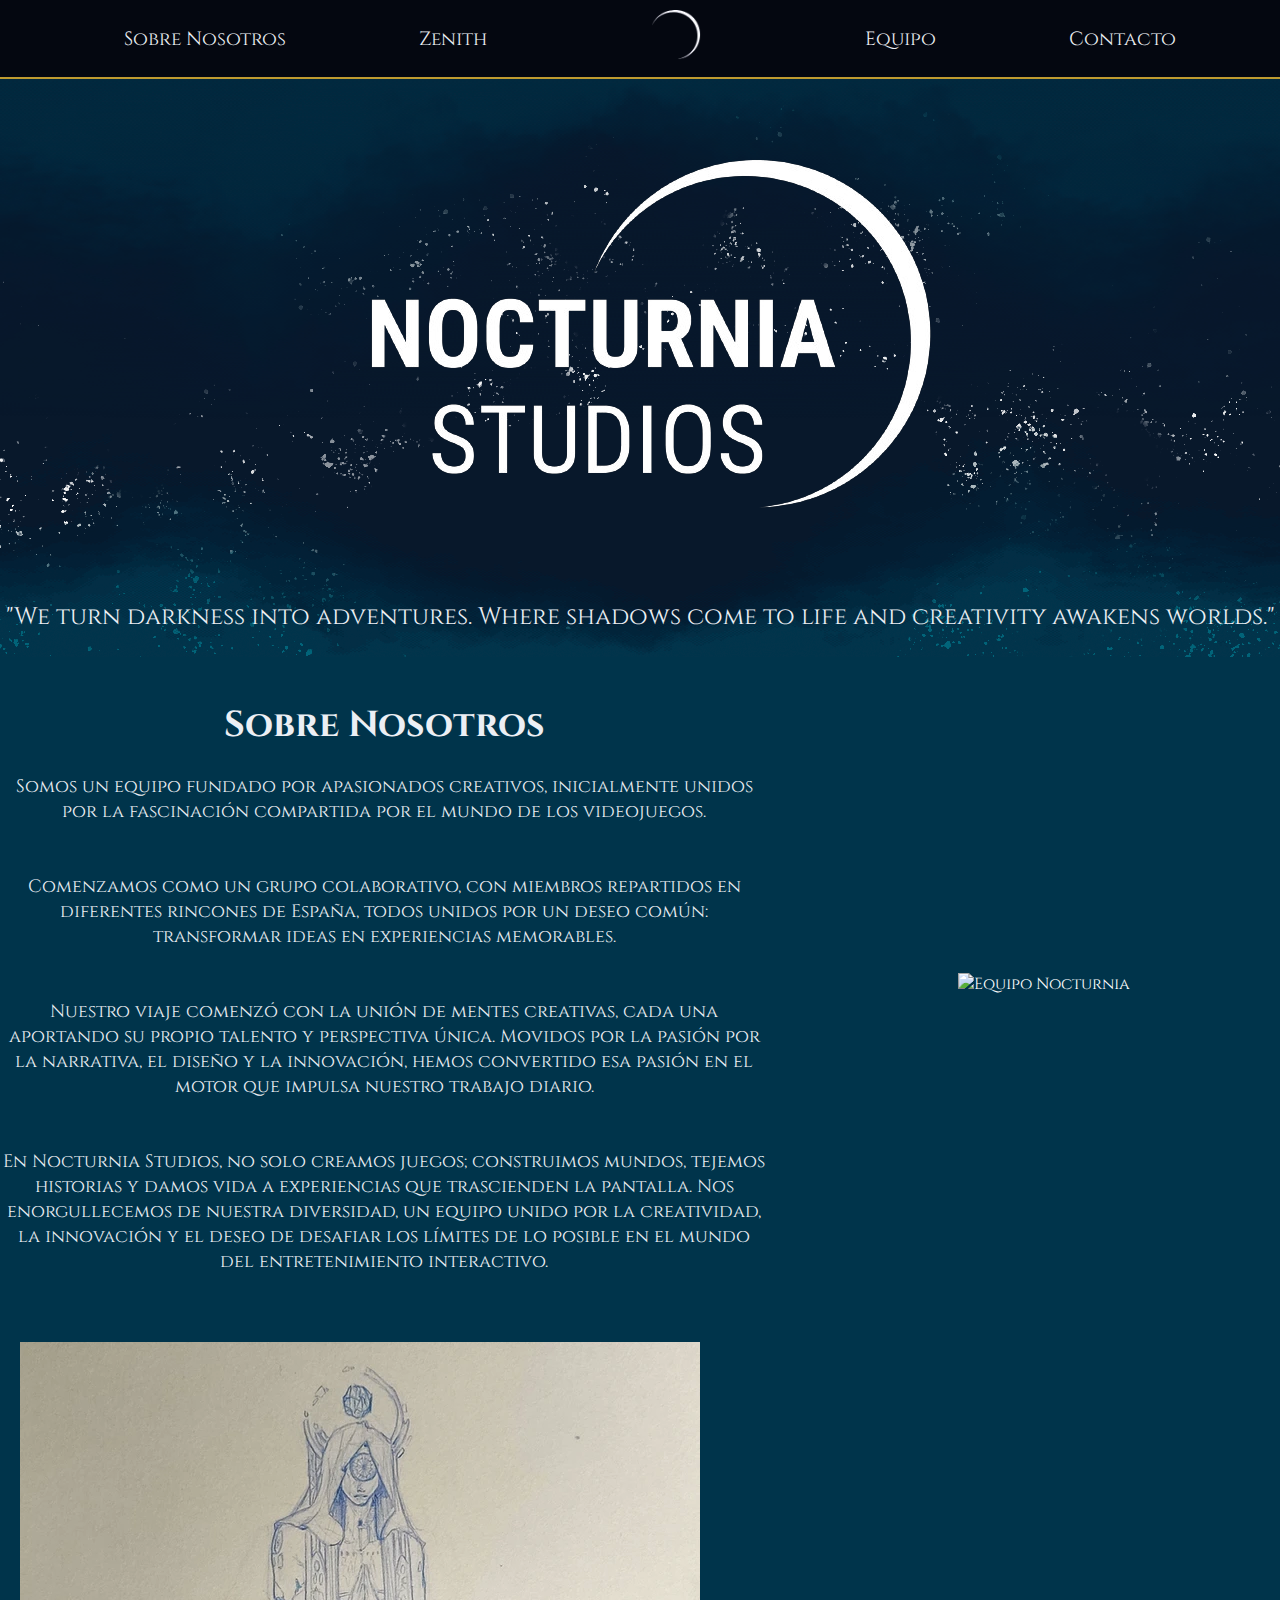
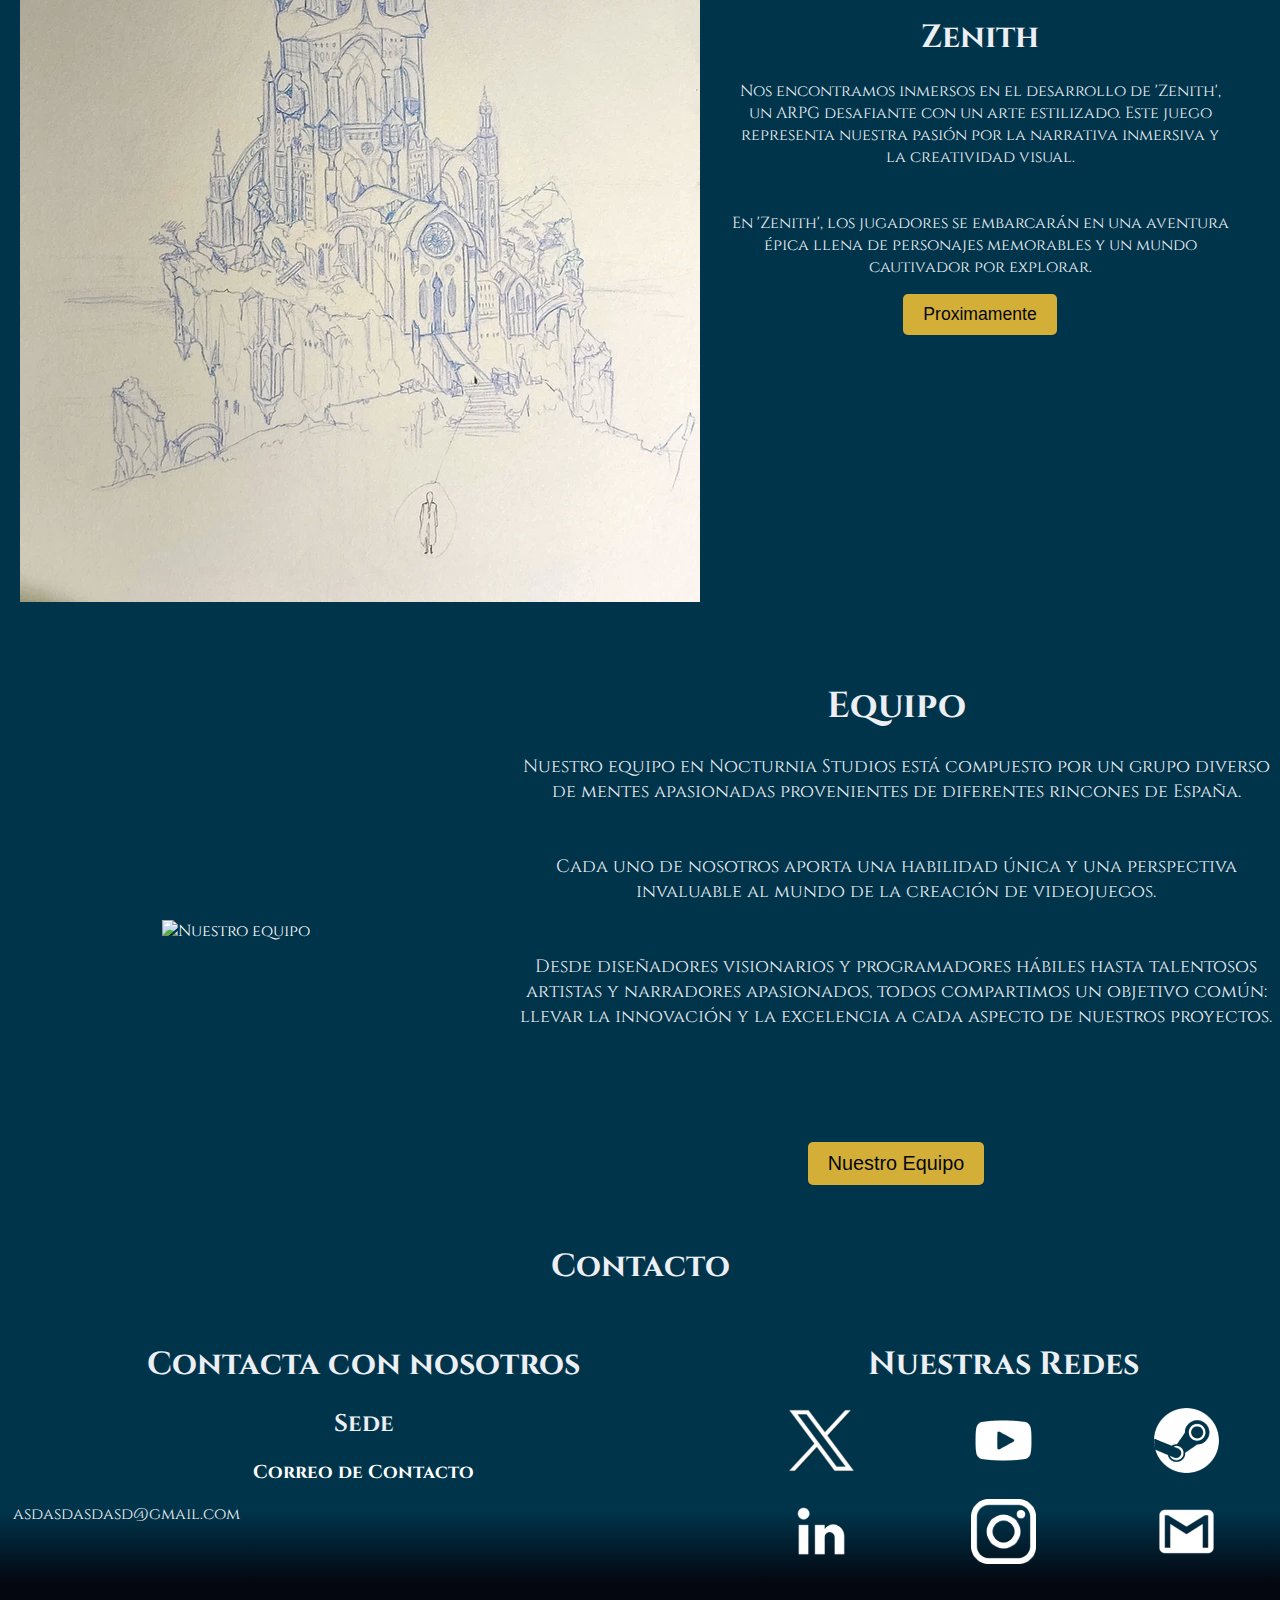
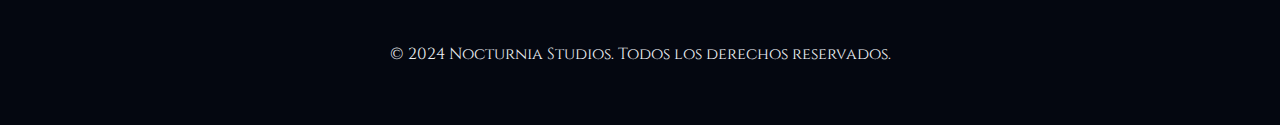
==== index.html @ 8d14f3e7 "Test" ====
<!DOCTYPE html>
<html lang="es">
  <head>
    <link rel="preconnect" href="https://fonts.googleapis.com" />
    <link rel="preconnect" href="https://fonts.gstatic.com" crossorigin />
    <link
      href="https://fonts.googleapis.com/css2?family=Cinzel:wght@400..900&display=swap"
      rel="stylesheet"
    />
    <meta charset="UTF-8" />
    <meta name="viewport" content="width=device-width, initial-scale=1.0" />
    <title>Nocturnia</title>
    <link rel="stylesheet" href="./src/styles.css" />
  </head>
  <body>
    <nav>
      <div class="nav-container">
        <button class="nav-toggle" id="nav-toggle">☰</button>
        <ul id="nav-links">
          <li class="boton"><a href="#SobreNosotros">Sobre Nosotros</a></li>
          <li class="boton centro"><a href="#Zenith">Zenith</a></li>
          <li class="logo">
            <a id="scroll-to-top">
              <img src="./IMG/logos/Logo.png" alt="Logo" />
            </a>
          </li>
          <li class="boton centro"><a href="#Equipo">Equipo</a></li>
          <li class="boton"><a href="#Contacto">Contacto</a></li>
        </ul>
      </div>
    </nav>
    <div id="content">
      <div class="espacio inicio">
        <h1><img src="./IMG/logos/LogoNocturnia.png" alt="" /></h1>
        <p>
          "We turn darkness into adventures. Where shadows come to life and
          creativity awakens worlds."
        </p>
       <!-- <button>Read More</button>*/  -->
      </div>


      <!-- Contenedor de texto e imagen lado a lado -->
      <div id="SobreNosotros" class="espacio color flex-container">
        <div class="texto">
          <h1>Sobre Nosotros</h1>
          <p>
            Somos un equipo fundado por apasionados creativos, inicialmente
            unidos por la fascinación compartida por el mundo de los
            videojuegos. <br /><br />
            <br />
            Comenzamos como un grupo colaborativo, con miembros repartidos en
            diferentes rincones de España, todos unidos por un deseo común:
            transformar ideas en experiencias memorables.

            <br /><br />
            <br />
            Nuestro viaje comenzó con la unión de mentes creativas, cada una
            aportando su propio talento y perspectiva única. Movidos por la
            pasión por la narrativa, el diseño y la innovación, hemos convertido
            esa pasión en el motor que impulsa nuestro trabajo diario.

            <br /><br />
            <br />
            En Nocturnia Studios, no solo creamos juegos; construimos mundos,
            tejemos historias y damos vida a experiencias que trascienden la
            pantalla. Nos enorgullecemos de nuestra diversidad, un equipo unido
            por la creatividad, la innovación y el deseo de desafiar los límites
            de lo posible en el mundo del entretenimiento interactivo.
          </p>
        </div>
        <div class="imagen responsive">
          <img src="./IMG/Capa2.png" alt="Equipo Nocturnia" />
        </div>
      </div>

      <div id="Zenith" class="espacio color flex-container2">
        <div id="centrado" class="texto">
          <div class="zenith zenithimg responsive">
            <img src="./IMG/Boceto.png" alt="">
           </div>
          <div class="zenith zenithtxt"> <h1>Zenith</h1>
            <p>
              Nos encontramos inmersos en el desarrollo de 'Zenith', un ARPG
              desafiante con un arte estilizado. Este juego representa nuestra
              pasión por la narrativa inmersiva y la creatividad visual.
              <br /><br /><br />
              En 'Zenith', los jugadores se embarcarán en una aventura épica llena
              de personajes memorables y un mundo cautivador por explorar.
            </p>
  

              <button class="proximamente" type="submit">Proximamente</button>
            </div>
            
<!--       <form action="./zenith.html">
              <button type="submit">Explora Zenith</button>
            </form></div> -->
          </div> 
        </div>
      </div>

      <div id="Equipo" class="espacio color flex-container">
        <div class="imagen responsive">
          <img src="./IMG/Capa3.png" alt="Nuestro equipo" />
        </div>
        <div class="texto">
          <h1>Equipo</h1>
          <p>
            Nuestro equipo en Nocturnia Studios está compuesto por un grupo
            diverso de mentes apasionadas provenientes de diferentes rincones de
            España. <br /><br /><br />
            Cada uno de nosotros aporta una habilidad única y una perspectiva
            invaluable al mundo de la creación de videojuegos.
            <br /><br /><br />
            Desde diseñadores visionarios y programadores hábiles hasta
            talentosos artistas y narradores apasionados, todos compartimos un
            objetivo común: llevar la innovación y la excelencia a cada aspecto
            de nuestros proyectos.
          </p>
          <br /><br /><br />
          <form action="./equipo.html">
            <button>Nuestro Equipo</button>
          </form>
        </div>
      </div>

      <div id="Contacto" class="espacio color">
        <h1>Contacto</h1>
        <div class="contener">
          <!-- <div class="contactar uno">
            <h1>Contacta con nosotros</h1>
            <form>
              <div class="name-fields">
                <div class="field-container">
                  <label for="nombre">Nombre</label>
                  <input type="text" id="nombre" name="nombre" />
                </div>
                <div class="field-container">
                  <label for="apellidos">Apellidos</label>
                  <input type="text" id="apellidos" name="apellidos" />
                </div>
                <div class="field-container">
                  <label for="email">Email *</label>
                  <input type="email" id="email" name="email" required />
                </div>
              </div>

              <label for="mensaje">Mensaje</label>
              <textarea id="mensaje" name="mensaje"></textarea>

              <button type="submit">Send</button>
            </form>
          </div> -->
          <div class="contactar borrador">
            <h1>Contacta con nosotros</h1>

            <h2>Sede</h2>
            <h3>Correo de Contacto</h3>
            <p>asdasdasdasd@gmail.com</p>
             
          </div>
          <div class="contactar dos">
            <h1>Nuestras Redes</h1>
            <div class="grid_iconos">
              <div class="grid_item redes_uno">
                <a href="https://www.twitter.com">
                  <img src="./IMG/logos/twitter_logo_65px.png" alt="Twitter" />
                </a>
              </div>
              <div class="grid_item redes_dos">
                <a href="https://www.youtube.com">
                  <img src="./IMG/logos/youtube_logo_65px.png" alt="YouTube" />
                </a>
              </div>
              <div class="grid_item redes_tres">
                <a href="https://store.steampowered.com">
                  <img src="./IMG/logos/steam_logo_65px.png" alt="Steam" />
                </a>
              </div>
              <div class="grid_item redes_cuatro">
                <a href="https://www.linkedin.com">
                  <img src="./IMG/logos/linkedin_logo_65px.png" alt="LinkedIn" />
                </a>
              </div>
              <div class="grid_item redes_cinco">
                <a href="https://www.instagram.com">
                  <img src="./IMG/logos/instagram_logo_65px.png" alt="Instagram" />
                </a>
              </div>
              <div class="grid_item redes_seis">
                <a href="mailto:email@example.com">
                  <img src="./IMG/logos/gmail_logo_65px.png" alt="Gmail" />
                </a>
              </div>
            </div>
          </div>
        </div>
      </div>
    </div>
    <footer>
      <div class="footer-element">
        <p>&copy; 2024 Nocturnia Studios. Todos los derechos reservados.</p>
        <!-- <p><a href="/privacy-policy.html">Política de Privacidad</a> | <a href="/terms.html">Términos y Condiciones</a></p> -->
      </div>
    </footer>
    <script src="scriptnav.js"></script>
    <script src="scripts.js"></script>
  </body>
</html>
---- src/styles.css ----
/* General Styles */
html,
body {
  background-color: #040710;
  color: white; /* Mantén el texto en blanco para contrastar con el fondo oscuro */
  font-family: "Cinzel", serif;
  margin: 0;
  padding: 0;
  overflow-x: hidden;
}

h1,
h2,
p {
  color: #eceff4; /* Texto claro */
}

.proximamente{
  cursor: not-allowed;
}
/* NAV */
nav {
  background-color: #040710; /* Azul oscuro */
  position: fixed;
  top: 0;
  width: 100%;
  padding: 10px;
  z-index: 1000;
  border-bottom: #bf9b30 2px solid;
}
nav ul {
  list-style-type: none;
  display: flex;
  justify-content: space-evenly; /* Centra los elementos */
  align-items: center;
  margin: 0;
  padding: 0;
}
nav ul li {
  margin: 0 20px; /* Añade un poco de espacio entre los elementos */
}
nav ul li a {
  color: #eceff4;
  text-decoration: none;
  font-size: 1.2em;
  transition: color 0.3s ease;
}
nav ul li a:hover {
  color: #d4af37; /* Dorado al pasar sobre el enlace */
}

  /* NAV LOGO */
  nav ul li.logo {
    cursor: pointer;
    margin: 0 50px; /* Ajusta el espacio alrededor del logo */
  }
  nav ul li.logo img {
    width: 50px;
    height: auto;
  }
  .nav-toggle {
    display: none;
}

/* GENERAL DIVS */
.espacio {

  text-align: center;
}
#Zenith {
  padding: 30px 20px;

}
.color {
  background-color: #00344b;
}


/* DIV INICIO
 */
div.inicio {
  top: 100px;
  background-color: rgba(10, 31, 56, 0.7);
  background-image: url("../IMG/clouds-lg_edited2.png"), url("../IMG/Estrellas.png");
  background-blend-mode: darken, normal;
  background-size: 100% 100%, auto;
  background-position: center 20px;
  background-repeat: repeat-x, repeat;
  color: white;
  text-align: center;
  font-size: 1.5em;
  padding-top: 100px;

  animation: moveClouds 20s linear infinite; /* Solo el primer fondo se anima */
}
@keyframes moveClouds {
  0% {
    background-position: 0, center bottom;
  }
  100% {
    background-position: -99vw, center bottom;
  }
}

.inicio h1 img {
  max-width: 100%; /* Ajusta la imagen de la intro */
}
.Img{
  align-self: flex-start;
  align-items: center;
  width: 3vw;
  height: auto;
}
.containerLogos{
  display:flex;
  flex-wrap:wrap ;
  justify-content: space-evenly;

}
.espacio.inicio {
  display: flex;
  flex-direction: column;
  align-items: center;
  justify-content: center;
  height: auto;
}
button {
  background-color: #d4af37;
  color: #040710;
  padding: 10px 20px;
  border: none;
  border-radius: 5px;
  font-size: 1.1em;
  cursor: pointer;
  transition: background-color 0.3s ease;
}
button:hover {
  background-color: #bf9b30; /* Más oscuro al pasar sobre el botón */
  color: #eceff4; /* Texto claro */
}


/* DIVS TEXTO/IMAGEN */

.flex-container .imagen img {
  width: 100%; /* Asegúrate de que la imagen ocupe el ancho del contenedor */
  height: 100%; /* Define una altura si es necesario */
  object-fit: cover; /* Ajusta la imagen para cubrir el contenedor */
  object-position: center; /* Centra la imagen dentro del contenedor */
  right: 0px;
  left: 0px;
}
.flex-container .texto {
  flex: 1;
  padding: 20px;
}
.flex-container .imagen {
  flex: 0 0 40%;
}

.flex-container .texto {
  flex: 0 0 60%; 
  font-size: 18px;
}
.flex-container {

  display: flex;
  justify-content: center;
  align-items: center;
}

/* ZENITH */
.flex-container2 {
  height: auto;
  padding-right: 0px; /*Para que la imagen este ajustada al borde*/
  background-image: url("../IMG/Boceto2.png");
  background-position: center;
  background-size: cover;
}
.zenithtxt {
  text-align: center;
  width: 20%;
  margin: 30px;
  background-color: rgba(0, 52, 75, 0.7);
  flex: 1;
}
.zenithimg {
  flex: 1;
}
#centrado {
  align-items: center;
  display: flex;
  margin: 0, auto;
}

/* FORMULARIO */
form {
  margin: 20px;
  width: auto;
}
.proximamente{
  margin-bottom:20px
}

.name-fields {
  display: flex;
  justify-content: space-between;
}

.field-container {
  flex: 1;
}

.field-container:not(:last-child) {
  margin-right: 40px;
}

label {
  display: block;
  margin-bottom: 8px;
  font-size: 14px;
}

input[type="text"],
input[type="email"],
textarea {
  width: 90%;
  padding: 10px;
  margin-bottom: 10px;
  border: 1px solid #d4af37;
  border-radius: 3px;
  background-color: #2c2f48;
  color: white;
}

textarea#mensaje {
  width: 98%;
  min-width: 98%;
  max-width: 49vw;
  min-height: 3vh;
  height: 100%;
  max-height: 15vh;
}

div#Contacto {
  background: linear-gradient(#00344b 80%, #040710);
}
div#Contacto>h1{
  margin-top:0px;
  padding-top:20px;
}

div#Contacto div.contener {
  display: flex;
}
div.borrador>h1, div.borrador>h2, div.borrador>h3{
  text-align: center;
}
div#Contacto div.borrador {
  text-align: left;
  margin: 1vw;
  flex: 2;
}
div#Contacto div.uno {
  margin: 1vw;
  flex: 2;
}
div#Contacto div.dos {
  margin: 1vw;
  flex: 1.5;
}
/* REDES SOCIALES */
.grid_iconos {
  display: grid;
  grid-template-columns: repeat(3, 1fr);
  gap: 20px;
  justify-items: center;
}

.grid_item img {
  width: 65px;
  height: 65px;
  transition: transform 0.3s ease;
}

.grid_item img:hover {
  transform: scale(1.1);
}
/* FOOTER */
footer {
  background-color: #040710;
  padding: 40px;
  color: #eceff4;
  text-align:center
}

footer .footer-element {
  margin: 20px 0;
}

footer h2 {
  color: #d4af37;
  margin-bottom: 10px;
}

footer a {
  color: #d4af37;
  text-decoration: none;
}

footer a:hover {
  text-decoration: underline;
}





/* TEAM/EQUIPO */
.clear{
  text-decoration: none;
}
body.team{
  padding-top: 79px;
  background-color: #00344b;
}
.team h1{
  color :#d4af37;
  text-align: center;
}
div.teamflex{
  display: grid;
  grid-template-columns: repeat(5,1fr);
  justify-items: center;
 
  padding: 1vw;
  margin: auto;
  max-width:90%;
  border-radius: 10px;
  margin-bottom: 10px;
  text-align: center;
  color:white;
  background-color:#00212f;

}
@media (max-width: 1440px) {
  div.teamflex{
    display: grid;
    grid-template-columns: repeat(4,1fr);}

}
.teamIndividual img{
  max-width:15vw;
}
.teamIndividual h3,.teamIndividual p{

text-align: start;
overflow-wrap: break-word;
hyphens: auto;

}
.teamIndividual{
  align-items: flex-start;
  border: #d4af37 solid 2px;
  width: 15vw;
  border-radius: 15px;
  padding: 10px;
  margin:10px;
}
/*  ORDEN ICONOS  */
.Linkedin{order:0;}
.Artstation{order:10;}
.Github{order:20;}
.Webpropia{order:50;}
.Youtube{order:30;}
.Instagram{order:40;}

/* RESPONSIVE */
@media (max-width: 768px) {
  nav ul {
    flex-direction: column;
  }

  nav ul li {
    margin: 10px 0; /* Ajusta los márgenes para móviles */
  }

  .grid_iconos {
    grid-template-columns: repeat(2, 1fr);
  }

  .espacio {
    padding: 50px 10px;
  }
}

/* Adaptabilidad para pantallas pequeñas */
@media (max-width: 1024px) {
}


/* Estilos para móviles (ancho menor a 768px) */
@media (max-width: 767px) {
.responsive{
display: none;
}

  /* Ocultar los links y mostrar el botón de tres barras */
  #nav-links {
    display: none;
    align-items: center;
    flex-direction: column;
    width: 100%;
    top: 60px;
    left: 0;
    background-color: #040710;
  }

  #nav-links li {
    text-align: center;
    padding: 10px 0;
  }

  .nav-toggle {
    display: block;

    cursor: pointer;
  }

  /* Mostrar el menú cuando se active la clase "active" */
  #nav-links.active {
    display: flex;
  }

.nav-container {
    flex-direction: column;
    align-items: flex-start;
}

/* Ocultar el menú inicialmente en móviles */
ul {
    display: none;
    flex-direction: column;
    width: 100%;
}

.boton {
    text-align: left;
    width: 100%;
}

.boton a {
    display: block;
    width: 100%;
    padding: 15px;
    background-color: #040710;
    color: white;
}

.logo {
    display:none;
    text-align: center;
    margin: 20px 0;
}

/* Mostrar el botón del menú en móviles */
.nav-toggle {

}

/* Mostrar el menú cuando esté activo */
ul.show {
    display: flex;
}
}

.back{
  background-color: red;

}

  #nav-links.active {
    display: flex;
  }
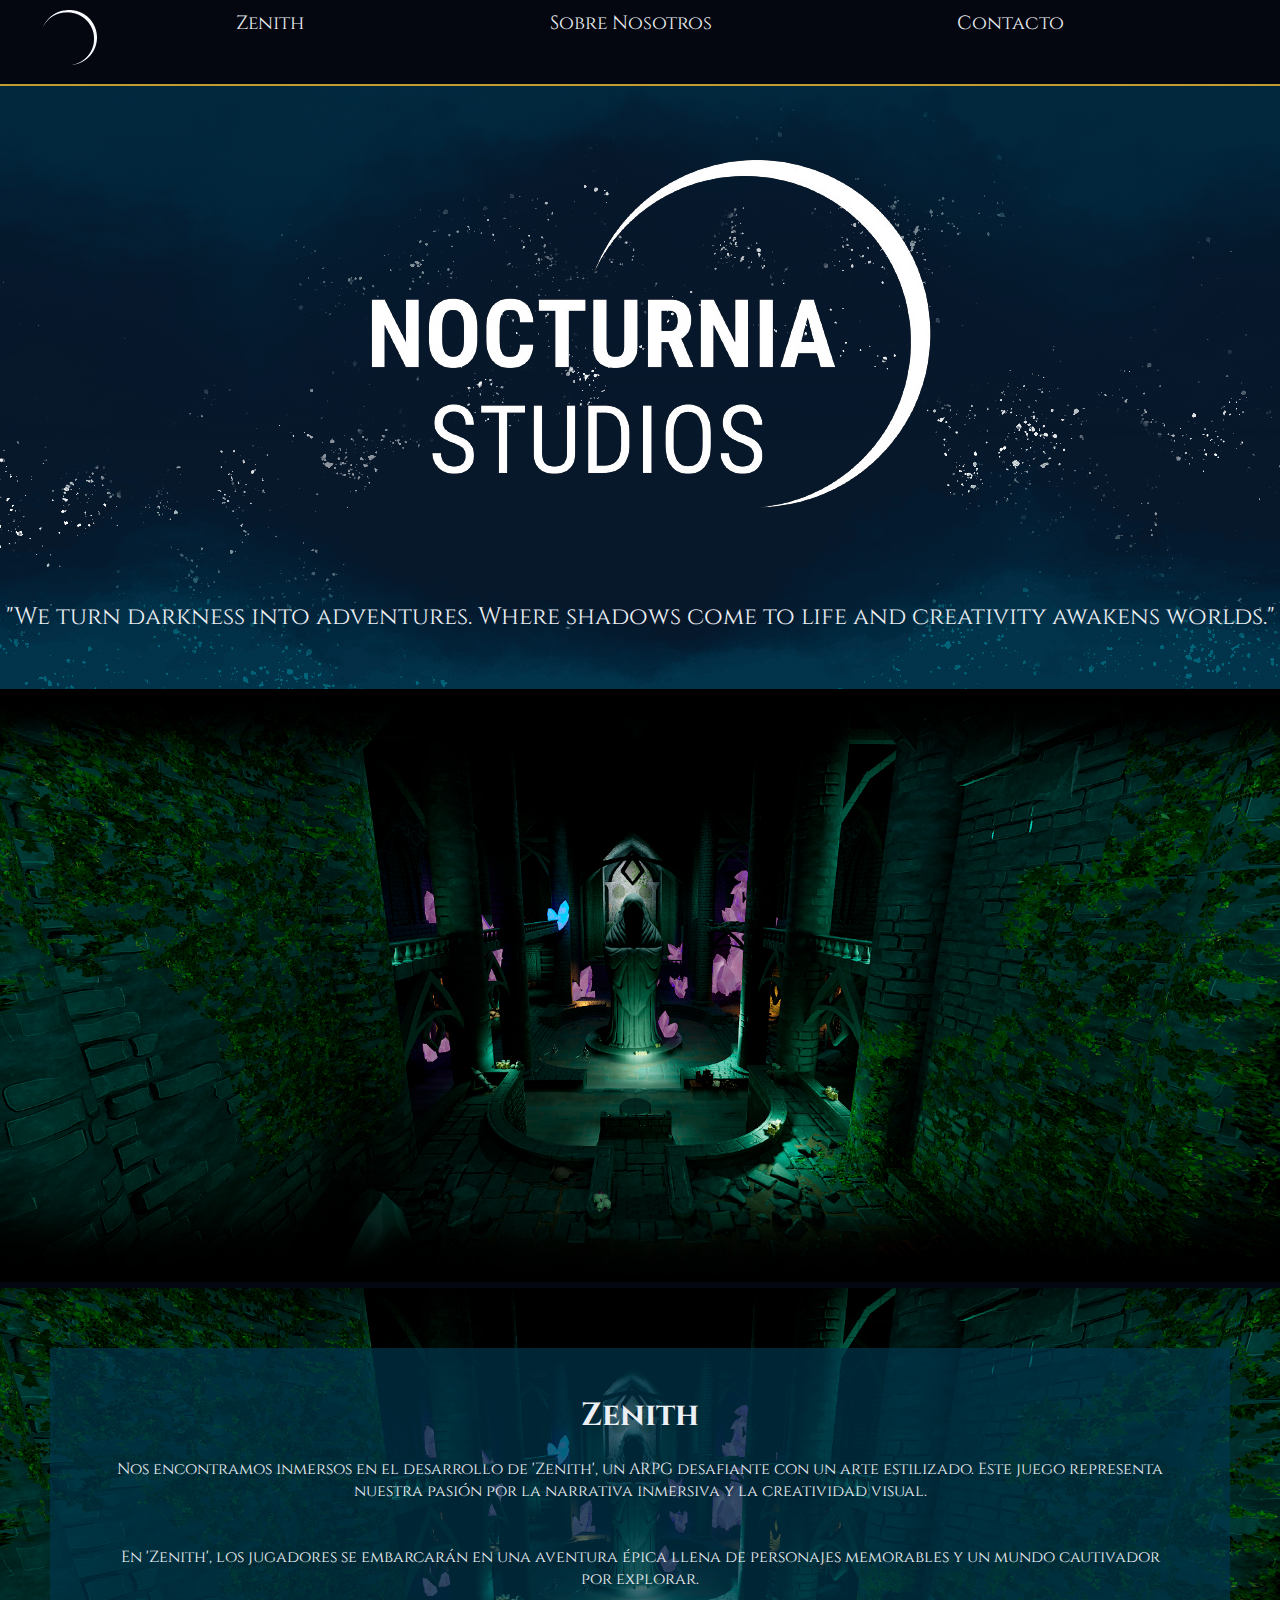
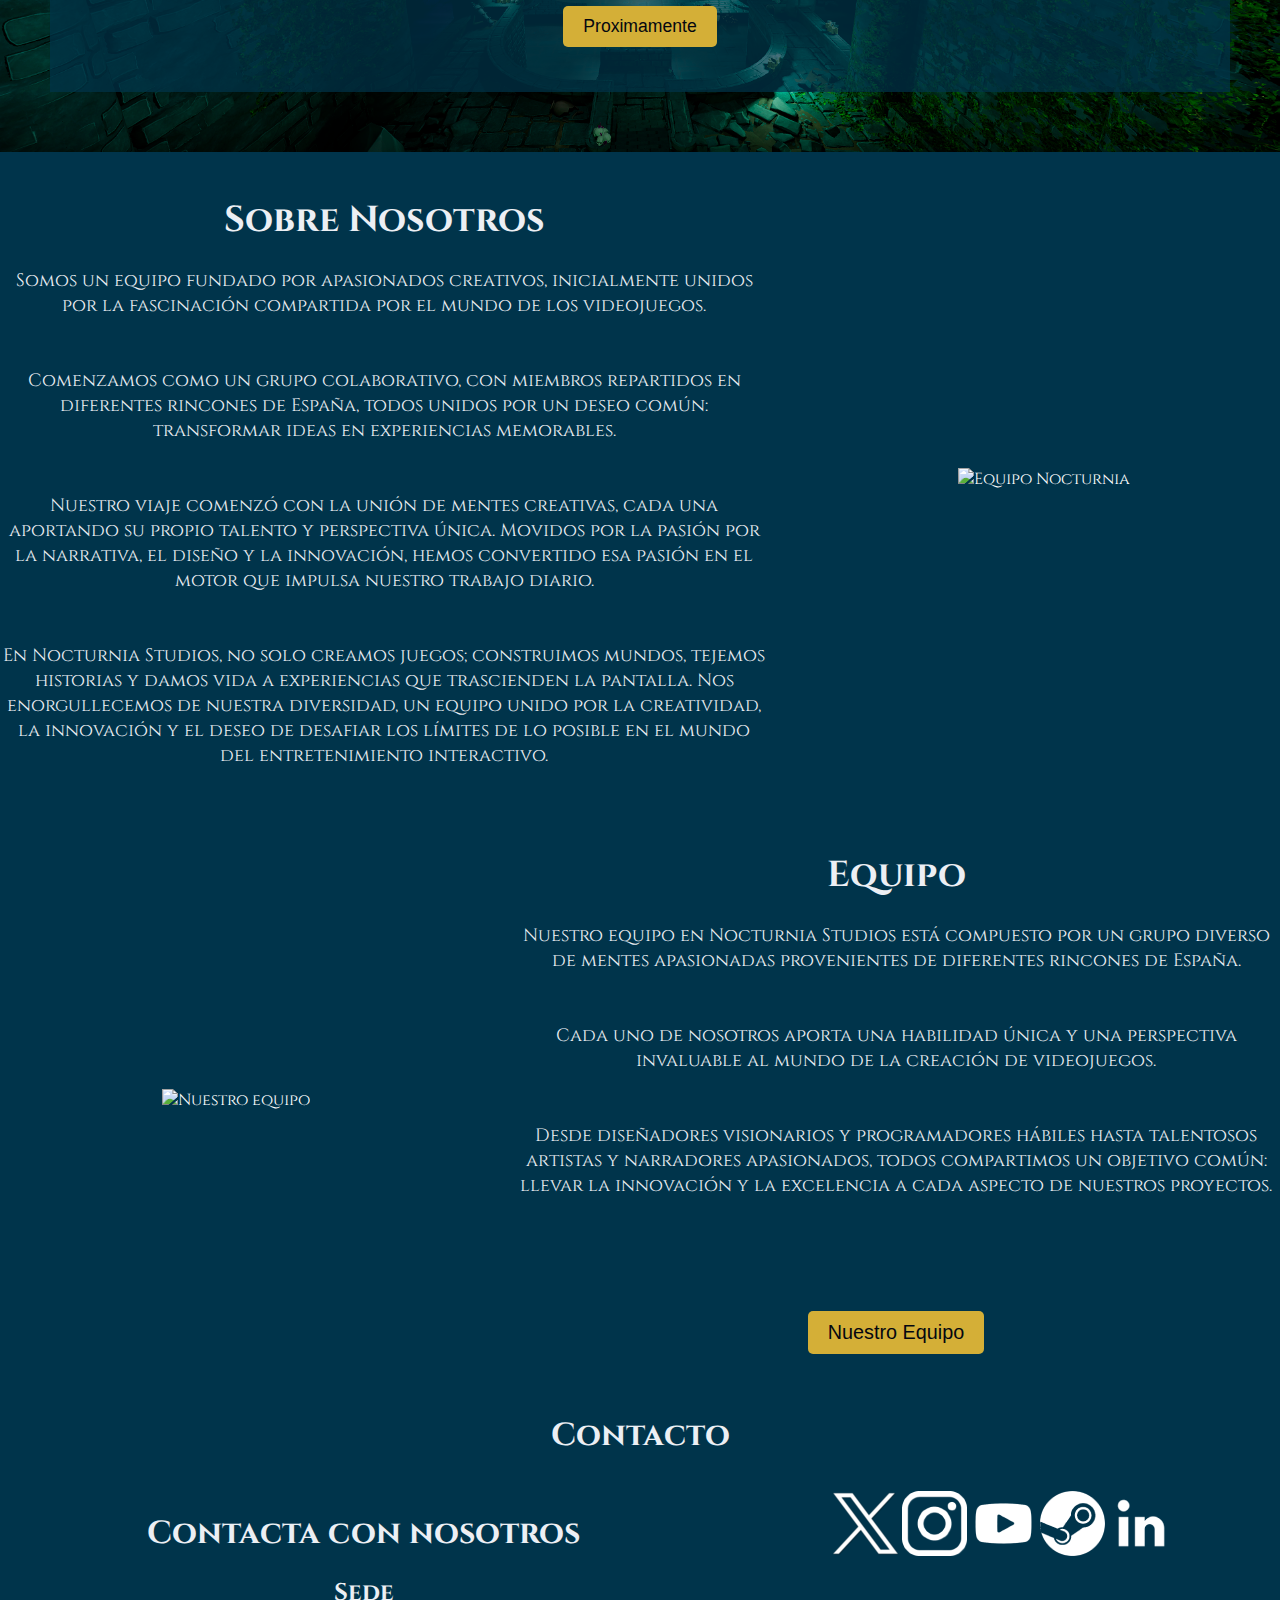
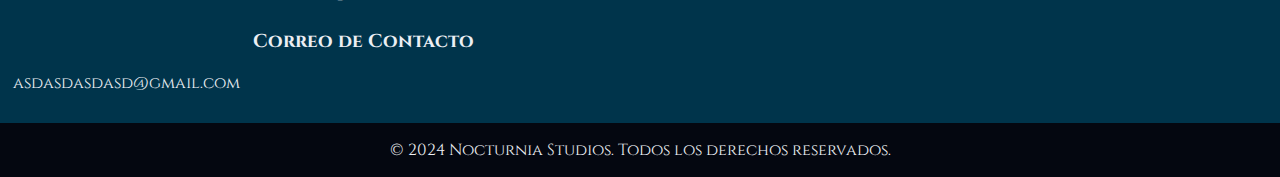
==== commit 1dc99f83: "TestingCambios" ====
--- a/index.html
+++ b/index.html
@@ -11,20 +11,22 @@
     <meta name="viewport" content="width=device-width, initial-scale=1.0" />
     <title>Nocturnia</title>
     <link rel="stylesheet" href="./src/styles.css" />
+
+
+    
   </head>
-  <body>
+  <body class="pagina1">
     <nav>
+ <div id="logo">
+        <a id="scroll-to-top">
+          <img src="./IMG/logos/Logo.png" alt="Logo" />
+        </a>
+      </div>
       <div class="nav-container">
         <button class="nav-toggle" id="nav-toggle">☰</button>
         <ul id="nav-links">
-          <li class="boton"><a href="#SobreNosotros">Sobre Nosotros</a></li>
-          <li class="boton centro"><a href="#Zenith">Zenith</a></li>
-          <li class="logo">
-            <a id="scroll-to-top">
-              <img src="./IMG/logos/Logo.png" alt="Logo" />
-            </a>
-          </li>
-          <li class="boton centro"><a href="#Equipo">Equipo</a></li>
+          <li class="boton"><a href="#Zenith">Zenith</a></li>
+          <li class="boton centro"><a href="#SobreNosotros">Sobre Nosotros</a></li>
           <li class="boton"><a href="#Contacto">Contacto</a></li>
         </ul>
       </div>
@@ -36,9 +38,38 @@
           "We turn darkness into adventures. Where shadows come to life and
           creativity awakens worlds."
         </p>
+        <br>
        <!-- <button>Read More</button>*/  -->
       </div>
 
+      <div class="background-container">
+        <img src="./IMG/BackGround.png" alt="Imagen de fondo">
+        <!-- Contenido adicional -->
+      </div>
+
+
+
+
+      <div id="Zenith" class="espacio color flex-container2">
+        <div id="centrado" class="texto">
+          <div class="zenith zenithtxt"> <h1>Zenith</h1>
+            <p>
+              Nos encontramos inmersos en el desarrollo de 'Zenith', un ARPG
+              desafiante con un arte estilizado. Este juego representa nuestra
+              pasión por la narrativa inmersiva y la creatividad visual.
+              <br /><br /><br />
+              En 'Zenith', los jugadores se embarcarán en una aventura épica llena
+              de personajes memorables y un mundo cautivador por explorar.
+            </p>
+  
+
+              <button class="proximamente" type="submit">Proximamente</button>
+            </div>
+<!--       <form action="./zenith.html">
+              <button type="submit">Explora Zenith</button>
+            </form></div> -->
+          </div> 
+        </div>
 
       <!-- Contenedor de texto e imagen lado a lado -->
       <div id="SobreNosotros" class="espacio color flex-container">
@@ -74,30 +105,7 @@
         </div>
       </div>
 
-      <div id="Zenith" class="espacio color flex-container2">
-        <div id="centrado" class="texto">
-          <div class="zenith zenithimg responsive">
-            <img src="./IMG/Boceto.png" alt="">
-           </div>
-          <div class="zenith zenithtxt"> <h1>Zenith</h1>
-            <p>
-              Nos encontramos inmersos en el desarrollo de 'Zenith', un ARPG
-              desafiante con un arte estilizado. Este juego representa nuestra
-              pasión por la narrativa inmersiva y la creatividad visual.
-              <br /><br /><br />
-              En 'Zenith', los jugadores se embarcarán en una aventura épica llena
-              de personajes memorables y un mundo cautivador por explorar.
-            </p>
-  
-
-              <button class="proximamente" type="submit">Proximamente</button>
-            </div>
-            
-<!--       <form action="./zenith.html">
-              <button type="submit">Explora Zenith</button>
-            </form></div> -->
-          </div> 
-        </div>
+      
       </div>
 
       <div id="Equipo" class="espacio color flex-container">
@@ -125,33 +133,13 @@
         </div>
       </div>
 
+      
+    </div>
+    <footer class="foot">
       <div id="Contacto" class="espacio color">
         <h1>Contacto</h1>
         <div class="contener">
-          <!-- <div class="contactar uno">
-            <h1>Contacta con nosotros</h1>
-            <form>
-              <div class="name-fields">
-                <div class="field-container">
-                  <label for="nombre">Nombre</label>
-                  <input type="text" id="nombre" name="nombre" />
-                </div>
-                <div class="field-container">
-                  <label for="apellidos">Apellidos</label>
-                  <input type="text" id="apellidos" name="apellidos" />
-                </div>
-                <div class="field-container">
-                  <label for="email">Email *</label>
-                  <input type="email" id="email" name="email" required />
-                </div>
-              </div>
-
-              <label for="mensaje">Mensaje</label>
-              <textarea id="mensaje" name="mensaje"></textarea>
-
-              <button type="submit">Send</button>
-            </form>
-          </div> -->
+         
           <div class="contactar borrador">
             <h1>Contacta con nosotros</h1>
 
@@ -161,44 +149,40 @@
              
           </div>
           <div class="contactar dos">
-            <h1>Nuestras Redes</h1>
+
             <div class="grid_iconos">
-              <div class="grid_item redes_uno">
+        
                 <a href="https://www.twitter.com">
                   <img src="./IMG/logos/twitter_logo_65px.png" alt="Twitter" />
                 </a>
-              </div>
-              <div class="grid_item redes_dos">
+      
+      
+                <a href="https://www.instagram.com">
+                  <img src="./IMG/logos/instagram_logo_65px.png" alt="Instagram" />
+                </a>
+        
+         
+                
                 <a href="https://www.youtube.com">
                   <img src="./IMG/logos/youtube_logo_65px.png" alt="YouTube" />
                 </a>
-              </div>
-              <div class="grid_item redes_tres">
+ 
+      
                 <a href="https://store.steampowered.com">
                   <img src="./IMG/logos/steam_logo_65px.png" alt="Steam" />
                 </a>
-              </div>
-              <div class="grid_item redes_cuatro">
+     
+ 
                 <a href="https://www.linkedin.com">
                   <img src="./IMG/logos/linkedin_logo_65px.png" alt="LinkedIn" />
                 </a>
-              </div>
-              <div class="grid_item redes_cinco">
-                <a href="https://www.instagram.com">
-                  <img src="./IMG/logos/instagram_logo_65px.png" alt="Instagram" />
-                </a>
-              </div>
-              <div class="grid_item redes_seis">
-                <a href="mailto:email@example.com">
-                  <img src="./IMG/logos/gmail_logo_65px.png" alt="Gmail" />
-                </a>
-              </div>
+
+              
+           
             </div>
           </div>
         </div>
       </div>
-    </div>
-    <footer>
       <div class="footer-element">
         <p>&copy; 2024 Nocturnia Studios. Todos los derechos reservados.</p>
         <!-- <p><a href="/privacy-policy.html">Política de Privacidad</a> | <a href="/terms.html">Términos y Condiciones</a></p> -->
--- a/src/styles.css
+++ b/src/styles.css
@@ -27,8 +27,10 @@
   padding: 10px;
   z-index: 1000;
   border-bottom: #bf9b30 2px solid;
+  height: 4em;
 }
 nav ul {
+
   list-style-type: none;
   display: flex;
   justify-content: space-evenly; /* Centra los elementos */
@@ -48,19 +50,18 @@
 nav ul li a:hover {
   color: #d4af37; /* Dorado al pasar sobre el enlace */
 }
-
-  /* NAV LOGO */
-  nav ul li.logo {
-    cursor: pointer;
-    margin: 0 50px; /* Ajusta el espacio alrededor del logo */
-  }
-  nav ul li.logo img {
-    width: 50px;
-    height: auto;
-  }
+#logo{
+  position: fixed;
+  cursor: pointer;
+  margin: 0 2em; /* Ajusta el espacio alrededor del logo */
+  
+}
   .nav-toggle {
     display: none;
 }
+  /* NAV LOGO */
+
+
 
 /* GENERAL DIVS */
 .espacio {
@@ -142,13 +143,13 @@
 
 /* DIVS TEXTO/IMAGEN */
 
+.p{ padding : 2em 2em 2em 5em}
 .flex-container .imagen img {
-  width: 100%; /* Asegúrate de que la imagen ocupe el ancho del contenedor */
+  width: 75%; /* Asegúrate de que la imagen ocupe el ancho del contenedor */
   height: 100%; /* Define una altura si es necesario */
   object-fit: cover; /* Ajusta la imagen para cubrir el contenedor */
   object-position: center; /* Centra la imagen dentro del contenedor */
-  right: 0px;
-  left: 0px;
+
 }
 .flex-container .texto {
   flex: 1;
@@ -170,24 +171,64 @@
 }
 
 /* ZENITH */
+.background-container {
+  position: relative;
+  display: inline-block; /* Se ajusta al contenido */
+}
+
+.background-container img {
+  display: block; /* Elimina el espacio extra debajo de la imagen */
+  width: 100%; /* Hace que la imagen se ajuste al ancho del contenedor */
+  height: auto; /* Mantiene la proporción de la imagen */
+}
+.overlay-content {
+  position: absolute; /* Para superponerlo sobre la imagen */
+  top: 25%; /* Posición en la parte superior */
+  left: 15%; /* Posición a la izquierda */
+  width: 70%; /* Ocupa todo el ancho del contenedor */
+  height: 50%; /* Ocupa toda la altura del contenedor */
+  display: flex; /* Para centrar el contenido */
+  flex-direction: column;
+  align-items: center; /* Centra verticalmente el contenido */
+  justify-content: center; /* Centra horizontalmente el contenido */
+  color: white; /* Cambia el color del texto */
+  background-color: rgba(0, 52, 75, 0.7);
+  text-align: center; /* Centra el texto */
+}
+
+.overlay-content h1, .overlay-content p {
+padding: 1em 10px 20px 40px ;
+margin: 0 0;
+}
+
+
+
+
+
+
+
+
+
+
 .flex-container2 {
   height: auto;
   padding-right: 0px; /*Para que la imagen este ajustada al borde*/
-  background-image: url("../IMG/Boceto2.png");
+  background-image: url("../IMG/BackGround.png");
   background-position: center;
   background-size: cover;
 }
 .zenithtxt {
+
+  padding: 2% 5%;
   text-align: center;
   width: 20%;
   margin: 30px;
   background-color: rgba(0, 52, 75, 0.7);
   flex: 1;
 }
-.zenithimg {
-  flex: 1;
-}
+
 #centrado {
+  height: 50%;
   align-items: center;
   display: flex;
   margin: 0, auto;
@@ -202,49 +243,8 @@
   margin-bottom:20px
 }
 
-.name-fields {
-  display: flex;
-  justify-content: space-between;
-}
-
-.field-container {
-  flex: 1;
-}
-
-.field-container:not(:last-child) {
-  margin-right: 40px;
-}
-
-label {
-  display: block;
-  margin-bottom: 8px;
-  font-size: 14px;
-}
-
-input[type="text"],
-input[type="email"],
-textarea {
-  width: 90%;
-  padding: 10px;
-  margin-bottom: 10px;
-  border: 1px solid #d4af37;
-  border-radius: 3px;
-  background-color: #2c2f48;
-  color: white;
-}
-
-textarea#mensaje {
-  width: 98%;
-  min-width: 98%;
-  max-width: 49vw;
-  min-height: 3vh;
-  height: 100%;
-  max-height: 15vh;
-}
-
-div#Contacto {
-  background: linear-gradient(#00344b 80%, #040710);
-}
+
+
 div#Contacto>h1{
   margin-top:0px;
   padding-top:20px;
@@ -270,38 +270,32 @@
   flex: 1.5;
 }
 /* REDES SOCIALES */
-.grid_iconos {
-  display: grid;
-  grid-template-columns: repeat(3, 1fr);
+.iconos {
+  display: flex;
+  justify-content: center;
   gap: 20px;
-  justify-items: center;
-}
-
-.grid_item img {
-  width: 65px;
-  height: 65px;
-  transition: transform 0.3s ease;
-}
-
-.grid_item img:hover {
-  transform: scale(1.1);
+}
+.iconos>a>img{
+  width: 32px;
+  transition: transform .1s ease;
+}
+.iconos>a>img:hover {
+  transform: scale(1.4);
+
 }
 /* FOOTER */
-footer {
-  background-color: #040710;
-  padding: 40px;
+#Contacto{
+  background: linear-gradient(#00344b 1024px, #040710);
+
+}
+.foot {
+
   color: #eceff4;
   text-align:center
 }
 
-footer .footer-element {
-  margin: 20px 0;
-}
-
-footer h2 {
-  color: #d4af37;
-  margin-bottom: 10px;
-}
+
+
 
 footer a {
   color: #d4af37;
@@ -396,6 +390,8 @@
 
 /* Adaptabilidad para pantallas pequeñas */
 @media (max-width: 1024px) {
+  .responsive{
+    display: none;}
 }
 
 
@@ -474,10 +470,7 @@
 }
 }
 
-.back{
-  background-color: red;
-
-}
+
 
   #nav-links.active {
     display: flex;
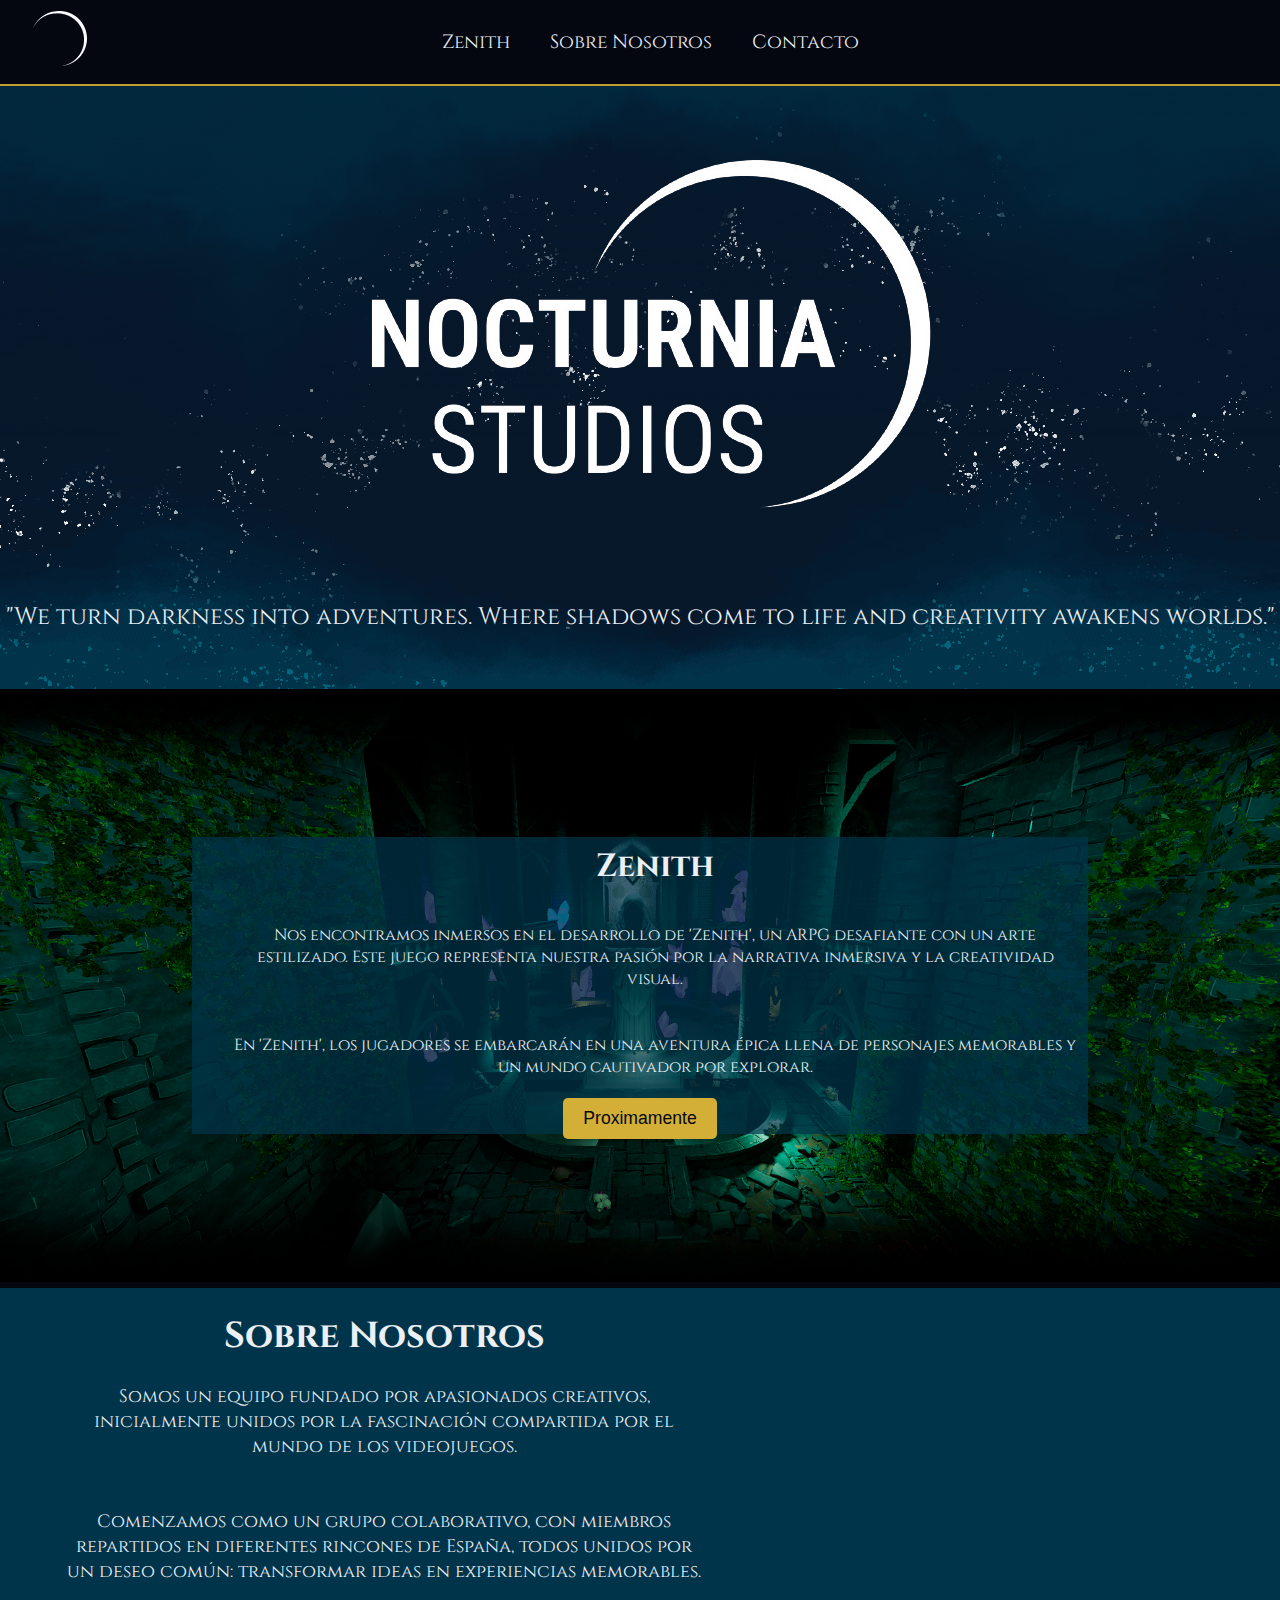
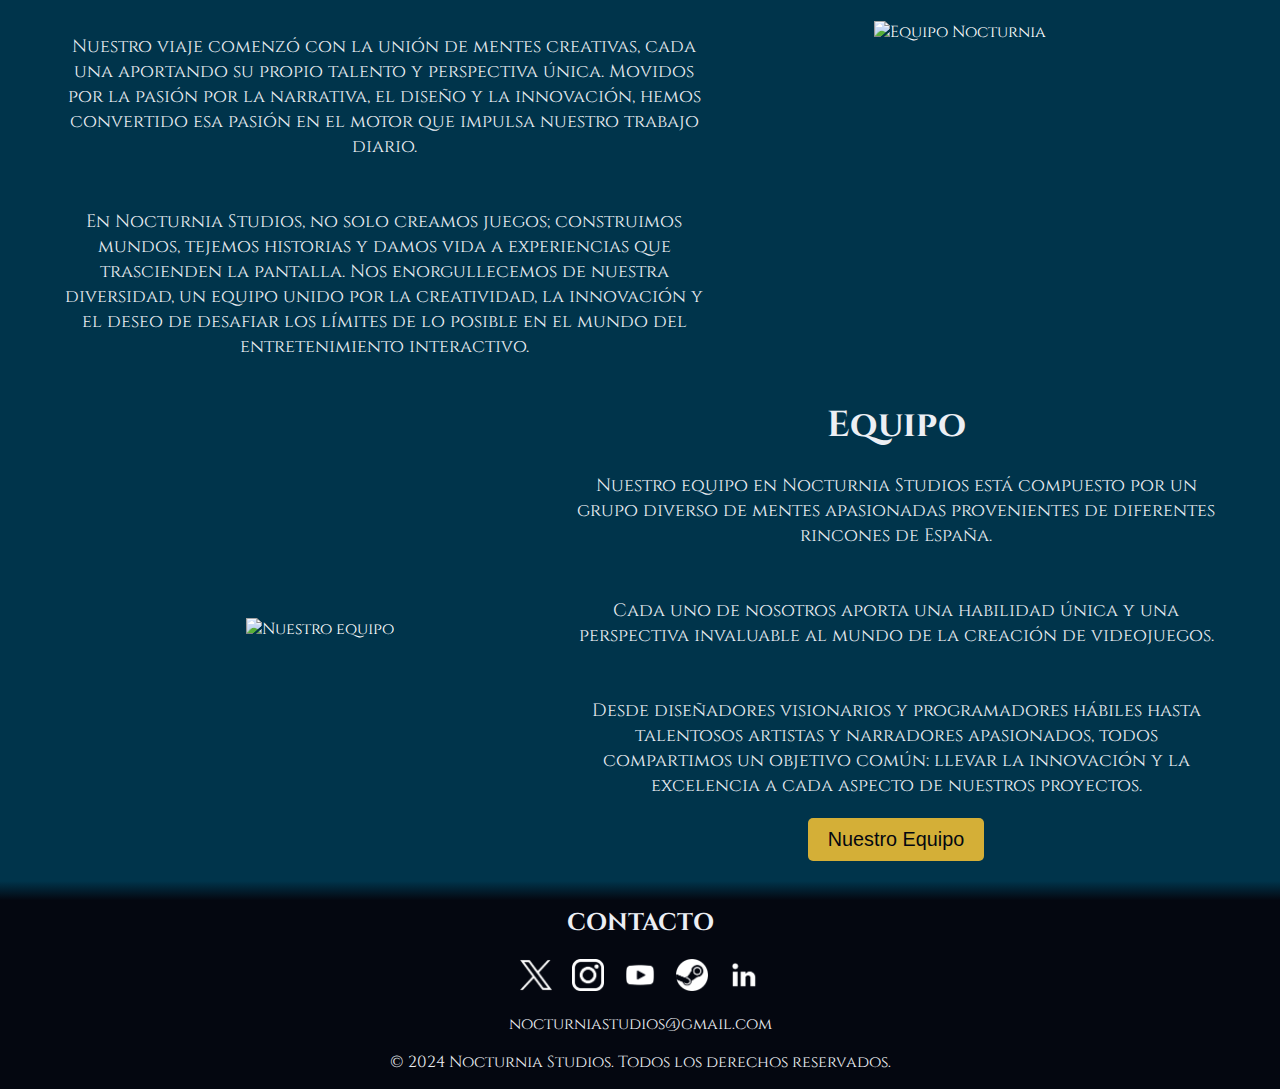
==== commit 03f7c3f3: "SoyBobo" ====
--- a/index.html
+++ b/index.html
@@ -17,20 +17,23 @@
   </head>
   <body class="pagina1">
     <nav>
- <div id="logo">
+      <div id="logo">
         <a id="scroll-to-top">
           <img src="./IMG/logos/Logo.png" alt="Logo" />
         </a>
       </div>
       <div class="nav-container">
-        <button class="nav-toggle" id="nav-toggle">☰</button>
-        <ul id="nav-links">
-          <li class="boton"><a href="#Zenith">Zenith</a></li>
-          <li class="boton centro"><a href="#SobreNosotros">Sobre Nosotros</a></li>
-          <li class="boton"><a href="#Contacto">Contacto</a></li>
-        </ul>
+        <!-- <button class="nav-toggle" id="nav-toggle">☰</button> -->
+        <div class="links">
+          <ul id="nav-links">
+            <li class="boton"><a href="#Zenith">Zenith</a></li>
+            <li class="boton"><a href="#SobreNosotros">Sobre Nosotros</a></li>
+            <li class="boton"><a href="#Contacto">Contacto</a></li>
+          </ul>
+        </div>
       </div>
     </nav>
+    
     <div id="content">
       <div class="espacio inicio">
         <h1><img src="./IMG/logos/LogoNocturnia.png" alt="" /></h1>
@@ -42,38 +45,29 @@
        <!-- <button>Read More</button>*/  -->
       </div>
 
-      <div class="background-container">
+      <div id="Zenith" class="background-container">
         <img src="./IMG/BackGround.png" alt="Imagen de fondo">
+        
+        <div class="overlay-content ">
+          <h1>Zenith</h1>
+          <p>
+            Nos encontramos inmersos en el desarrollo de 'Zenith', un ARPG
+            desafiante con un arte estilizado. Este juego representa nuestra
+            pasión por la narrativa inmersiva y la creatividad visual.
+            <br /><br /><br />
+            En 'Zenith', los jugadores se embarcarán en una aventura épica llena
+            de personajes memorables y un mundo cautivador por explorar.
+          </p>
+
+
+            <button class="proximamente" type="submit">Proximamente</button>
+
+        </div>
         <!-- Contenido adicional -->
       </div>
-
-
-
-
-      <div id="Zenith" class="espacio color flex-container2">
-        <div id="centrado" class="texto">
-          <div class="zenith zenithtxt"> <h1>Zenith</h1>
-            <p>
-              Nos encontramos inmersos en el desarrollo de 'Zenith', un ARPG
-              desafiante con un arte estilizado. Este juego representa nuestra
-              pasión por la narrativa inmersiva y la creatividad visual.
-              <br /><br /><br />
-              En 'Zenith', los jugadores se embarcarán en una aventura épica llena
-              de personajes memorables y un mundo cautivador por explorar.
-            </p>
-  
-
-              <button class="proximamente" type="submit">Proximamente</button>
-            </div>
-<!--       <form action="./zenith.html">
-              <button type="submit">Explora Zenith</button>
-            </form></div> -->
-          </div> 
-        </div>
-
       <!-- Contenedor de texto e imagen lado a lado -->
       <div id="SobreNosotros" class="espacio color flex-container">
-        <div class="texto">
+        <div class="texto texto1">
           <h1>Sobre Nosotros</h1>
           <p>
             Somos un equipo fundado por apasionados creativos, inicialmente
@@ -112,7 +106,7 @@
         <div class="imagen responsive">
           <img src="./IMG/Capa3.png" alt="Nuestro equipo" />
         </div>
-        <div class="texto">
+        <div class="texto texto2">
           <h1>Equipo</h1>
           <p>
             Nuestro equipo en Nocturnia Studios está compuesto por un grupo
@@ -126,7 +120,7 @@
             objetivo común: llevar la innovación y la excelencia a cada aspecto
             de nuestros proyectos.
           </p>
-          <br /><br /><br />
+        
           <form action="./equipo.html">
             <button>Nuestro Equipo</button>
           </form>
@@ -135,51 +129,29 @@
 
       
     </div>
-    <footer class="foot">
-      <div id="Contacto" class="espacio color">
-        <h1>Contacto</h1>
-        <div class="contener">
-         
-          <div class="contactar borrador">
-            <h1>Contacta con nosotros</h1>
-
-            <h2>Sede</h2>
-            <h3>Correo de Contacto</h3>
-            <p>asdasdasdasd@gmail.com</p>
-             
-          </div>
-          <div class="contactar dos">
-
-            <div class="grid_iconos">
-        
+    <footer id="Contacto" class="foot">
+      <div id="footer">
+                    <h2>CONTACTO</h2>
+                    <div class="iconos">
                 <a href="https://www.twitter.com">
                   <img src="./IMG/logos/twitter_logo_65px.png" alt="Twitter" />
                 </a>
-      
-      
                 <a href="https://www.instagram.com">
                   <img src="./IMG/logos/instagram_logo_65px.png" alt="Instagram" />
                 </a>
-        
-         
-                
                 <a href="https://www.youtube.com">
                   <img src="./IMG/logos/youtube_logo_65px.png" alt="YouTube" />
                 </a>
- 
-      
                 <a href="https://store.steampowered.com">
                   <img src="./IMG/logos/steam_logo_65px.png" alt="Steam" />
                 </a>
-     
- 
                 <a href="https://www.linkedin.com">
                   <img src="./IMG/logos/linkedin_logo_65px.png" alt="LinkedIn" />
                 </a>
-
-              
-           
             </div>
+            <p>nocturniastudios@gmail.com</p>
+          
+            
           </div>
         </div>
       </div>
--- a/src/styles.css
+++ b/src/styles.css
@@ -19,6 +19,13 @@
   cursor: not-allowed;
 }
 /* NAV */
+#logo {
+  position: absolute; /* Mantiene el logo fijo en la esquina */
+  left: 2em; /* Ajusta el espacio alrededor del logo */
+  top: 50%; /* Centra verticalmente en el nav */
+  transform: translateY(-50%); /* Ajusta la posición para centrarlo verticalmente */
+}
+
 nav {
   background-color: #040710; /* Azul oscuro */
   position: fixed;
@@ -28,38 +35,43 @@
   z-index: 1000;
   border-bottom: #bf9b30 2px solid;
   height: 4em;
-}
+  display: flex; /* Convertimos el nav en un contenedor flex */
+  align-items: center; /* Centra verticalmente todos los elementos en el nav */
+  justify-content: center; /* Esto solo afecta a los elementos de la derecha */
+}
+
+.links {
+  flex: 1; /* Permite que este contenedor ocupe el espacio disponible */
+  display: flex;
+  justify-content: center; /* Centra horizontalmente los enlaces */
+}
+
 nav ul {
-
   list-style-type: none;
   display: flex;
-  justify-content: space-evenly; /* Centra los elementos */
+  justify-content: center; /* Centra los elementos horizontalmente */
   align-items: center;
-  margin: 0;
-  padding: 0;
-}
+  margin: 0; /* Sin margen */
+  padding: 0; /* Sin padding */
+}
+
 nav ul li {
   margin: 0 20px; /* Añade un poco de espacio entre los elementos */
 }
+
 nav ul li a {
   color: #eceff4;
   text-decoration: none;
   font-size: 1.2em;
-  transition: color 0.3s ease;
-}
+}
+
 nav ul li a:hover {
   color: #d4af37; /* Dorado al pasar sobre el enlace */
 }
-#logo{
-  position: fixed;
-  cursor: pointer;
-  margin: 0 2em; /* Ajusta el espacio alrededor del logo */
-  
-}
-  .nav-toggle {
-    display: none;
-}
-  /* NAV LOGO */
+
+.nav-toggle {
+  display: none; /* Puedes mantener esto si no necesitas un botón toggle */
+}
 
 
 
@@ -68,10 +80,7 @@
 
   text-align: center;
 }
-#Zenith {
-  padding: 30px 20px;
-
-}
+
 .color {
   background-color: #00344b;
 }
@@ -151,16 +160,13 @@
   object-position: center; /* Centra la imagen dentro del contenedor */
 
 }
-.flex-container .texto {
-  flex: 1;
-  padding: 20px;
-}
+
 .flex-container .imagen {
   flex: 0 0 40%;
 }
 
 .flex-container .texto {
-  flex: 0 0 60%; 
+  flex: 0 0 50%; 
   font-size: 18px;
 }
 .flex-container {
@@ -217,22 +223,7 @@
   background-position: center;
   background-size: cover;
 }
-.zenithtxt {
-
-  padding: 2% 5%;
-  text-align: center;
-  width: 20%;
-  margin: 30px;
-  background-color: rgba(0, 52, 75, 0.7);
-  flex: 1;
-}
-
-#centrado {
-  height: 50%;
-  align-items: center;
-  display: flex;
-  margin: 0, auto;
-}
+
 
 /* FORMULARIO */
 form {
@@ -284,16 +275,20 @@
 
 }
 /* FOOTER */
-#Contacto{
-  background: linear-gradient(#00344b 1024px, #040710);
-
+footer{
+  padding-top: 2%;
+  background: linear-gradient(to bottom, #00344b 0%, #040710 10%, #040710 100%);
 }
 .foot {
 
   color: #eceff4;
   text-align:center
 }
-
+#footer h2{
+  
+  padding-top: 0;
+  margin-top: 0;
+}
 
 
 
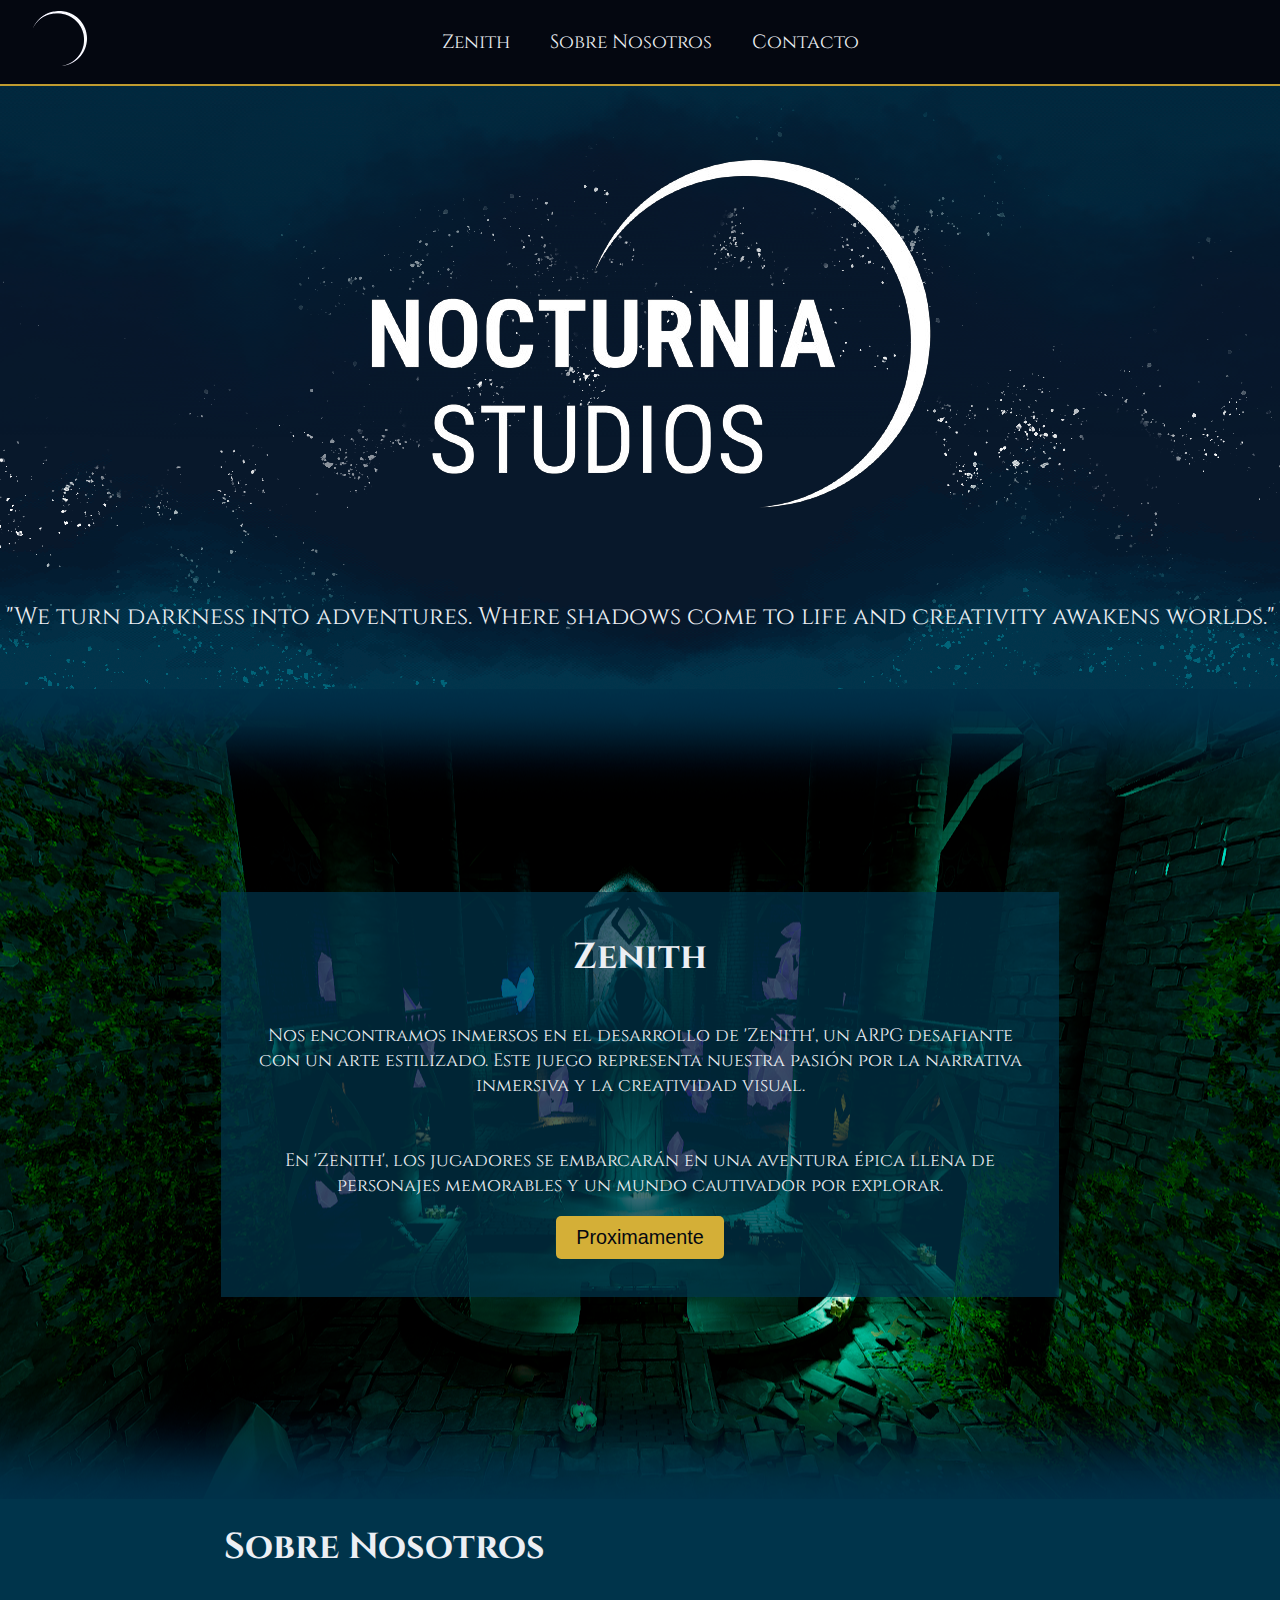
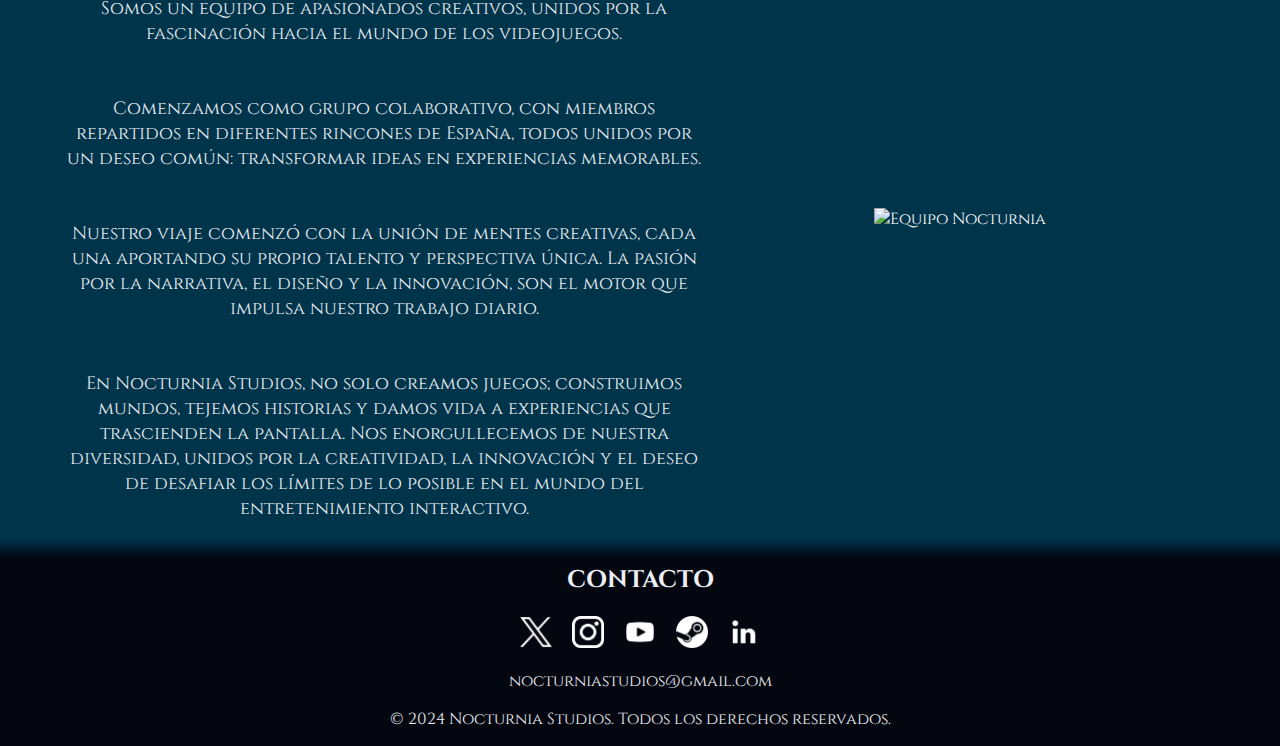
==== commit 2ed09ff3: "Solved Index" ====
--- a/index.html
+++ b/index.html
@@ -45,10 +45,8 @@
        <!-- <button>Read More</button>*/  -->
       </div>
 
-      <div id="Zenith" class="background-container">
-        <img src="./IMG/BackGround.png" alt="Imagen de fondo">
-        
-        <div class="overlay-content ">
+      <div id="Zenith" class="background espacio">
+        <div class="content ">
           <h1>Zenith</h1>
           <p>
             Nos encontramos inmersos en el desarrollo de 'Zenith', un ARPG
@@ -70,29 +68,26 @@
         <div class="texto texto1">
           <h1>Sobre Nosotros</h1>
           <p>
-            Somos un equipo fundado por apasionados creativos, inicialmente
-            unidos por la fascinación compartida por el mundo de los
-            videojuegos. <br /><br />
+            Somos un equipo de apasionados creativos,
+            unidos por la fascinación hacia el mundo de los videojuegos. <br /><br />
             <br />
-            Comenzamos como un grupo colaborativo, con miembros repartidos en
-            diferentes rincones de España, todos unidos por un deseo común:
+            Comenzamos como grupo colaborativo,
+            con miembros repartidos en diferentes rincones de España,
+            todos unidos por un deseo común:
             transformar ideas en experiencias memorables.
 
             <br /><br />
             <br />
-            Nuestro viaje comenzó con la unión de mentes creativas, cada una
-            aportando su propio talento y perspectiva única. Movidos por la
-            pasión por la narrativa, el diseño y la innovación, hemos convertido
-            esa pasión en el motor que impulsa nuestro trabajo diario.
-
+            Nuestro viaje comenzó con la unión de mentes creativas,
+            cada una aportando su propio talento y perspectiva única.
+            La pasión por la narrativa, el diseño y la innovación,
+            son el motor que impulsa nuestro trabajo diario.
             <br /><br />
             <br />
             En Nocturnia Studios, no solo creamos juegos; construimos mundos,
-            tejemos historias y damos vida a experiencias que trascienden la
-            pantalla. Nos enorgullecemos de nuestra diversidad, un equipo unido
-            por la creatividad, la innovación y el deseo de desafiar los límites
-            de lo posible en el mundo del entretenimiento interactivo.
-          </p>
+            tejemos historias y damos vida a experiencias que trascienden la pantalla.
+            Nos enorgullecemos de nuestra diversidad, unidos por la creatividad,
+            la innovación y el deseo de desafiar los límites de lo posible en el mundo del entretenimiento interactivo.          </p>
         </div>
         <div class="imagen responsive">
           <img src="./IMG/Capa2.png" alt="Equipo Nocturnia" />
@@ -100,34 +95,7 @@
       </div>
 
       
-      </div>
-
-      <div id="Equipo" class="espacio color flex-container">
-        <div class="imagen responsive">
-          <img src="./IMG/Capa3.png" alt="Nuestro equipo" />
-        </div>
-        <div class="texto texto2">
-          <h1>Equipo</h1>
-          <p>
-            Nuestro equipo en Nocturnia Studios está compuesto por un grupo
-            diverso de mentes apasionadas provenientes de diferentes rincones de
-            España. <br /><br /><br />
-            Cada uno de nosotros aporta una habilidad única y una perspectiva
-            invaluable al mundo de la creación de videojuegos.
-            <br /><br /><br />
-            Desde diseñadores visionarios y programadores hábiles hasta
-            talentosos artistas y narradores apasionados, todos compartimos un
-            objetivo común: llevar la innovación y la excelencia a cada aspecto
-            de nuestros proyectos.
-          </p>
-        
-          <form action="./equipo.html">
-            <button>Nuestro Equipo</button>
-          </form>
-        </div>
-      </div>
-
-      
+      </div>      
     </div>
     <footer id="Contacto" class="foot">
       <div id="footer">
--- a/src/styles.css
+++ b/src/styles.css
@@ -177,30 +177,45 @@
 }
 
 /* ZENITH */
-.background-container {
-  position: relative;
-  display: inline-block; /* Se ajusta al contenido */
-}
-
-.background-container img {
-  display: block; /* Elimina el espacio extra debajo de la imagen */
-  width: 100%; /* Hace que la imagen se ajuste al ancho del contenedor */
-  height: auto; /* Mantiene la proporción de la imagen */
-}
-.overlay-content {
-  position: absolute; /* Para superponerlo sobre la imagen */
-  top: 25%; /* Posición en la parte superior */
-  left: 15%; /* Posición a la izquierda */
-  width: 70%; /* Ocupa todo el ancho del contenedor */
-  height: 50%; /* Ocupa toda la altura del contenedor */
-  display: flex; /* Para centrar el contenido */
+#Zenith{
+  height: 90vh;
+  padding:0px;
+  margin: 0px;
+  background-image: url(../IMG/BackGround.png);
+  background-position: center;
+  display: flex; 
+  align-items: center; 
+  justify-content: center;
+
+}
+
+.content{
+  font-size: large;
+padding: 0 35px; /* Padding 0 top bot 25px left right */
+  width: 60%;
+  height: 50%;
+  max-height: auto;
+  display: flex; 
   flex-direction: column;
-  align-items: center; /* Centra verticalmente el contenido */
-  justify-content: center; /* Centra horizontalmente el contenido */
-  color: white; /* Cambia el color del texto */
+  align-items: center; 
+  justify-content: center;
   background-color: rgba(0, 52, 75, 0.7);
-  text-align: center; /* Centra el texto */
-}
+}
+
+/* .overlay-content {
+  position: absolute;
+  top: 25%;
+  left: 15%;
+  width: 70%;
+  height: 50%; 
+  display: flex; 
+  flex-direction: column;
+  align-items: center; 
+  justify-content: center;
+  color: white; 
+  background-color: rgba(0, 52, 75, 0.7);
+  text-align: center;
+} */
 
 .overlay-content h1, .overlay-content p {
 padding: 1em 10px 20px 40px ;
@@ -333,6 +348,7 @@
 
 }
 @media (max-width: 1440px) {
+ 
   div.teamflex{
     display: grid;
     grid-template-columns: repeat(4,1fr);}
@@ -387,6 +403,13 @@
 @media (max-width: 1024px) {
   .responsive{
     display: none;}
+
+    .flex-container .texto {
+      flex: 0 0 80%; 
+      font-size: 18px;
+    }
+    .content{  font-size:medium;
+    }
 }
 
 
@@ -394,6 +417,20 @@
 @media (max-width: 767px) {
 .responsive{
 display: none;
+}
+#zenith{
+
+}
+
+.content{
+  width: auto;
+  /* background: linear-gradient(
+    rgba(255, 0, 0, 0),    
+    rgb(0, 52, 75, 0.5) 10%, 
+    hsl(198, 100%, 15%) 50%, 
+    rgb(0, 52, 75,0.5) 90%, 
+    rgba(255, 0, 0, 0)     
+  ); */
 }
 
   /* Ocultar los links y mostrar el botón de tres barras */
@@ -413,7 +450,6 @@
   }
 
   .nav-toggle {
-    display: block;
 
     cursor: pointer;
   }
@@ -441,7 +477,6 @@
 }
 
 .boton a {
-    display: block;
     width: 100%;
     padding: 15px;
     background-color: #040710;
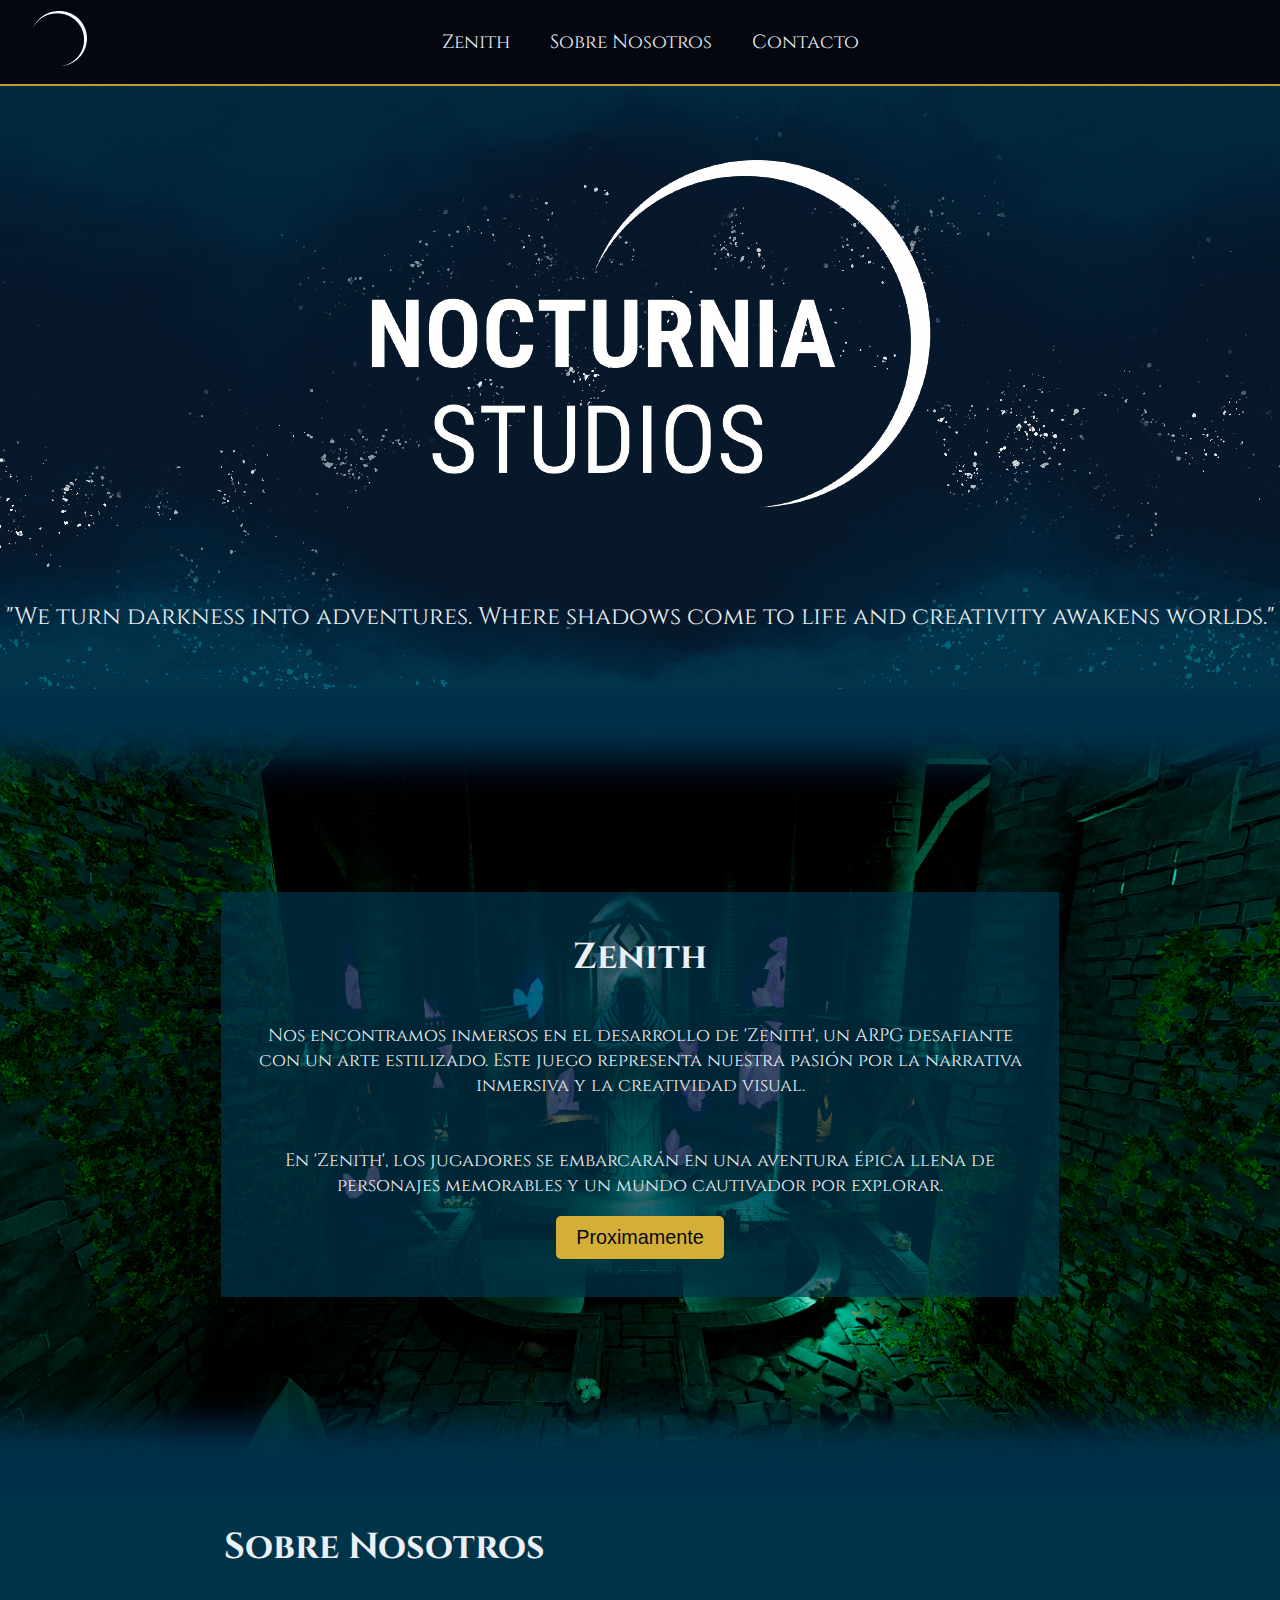
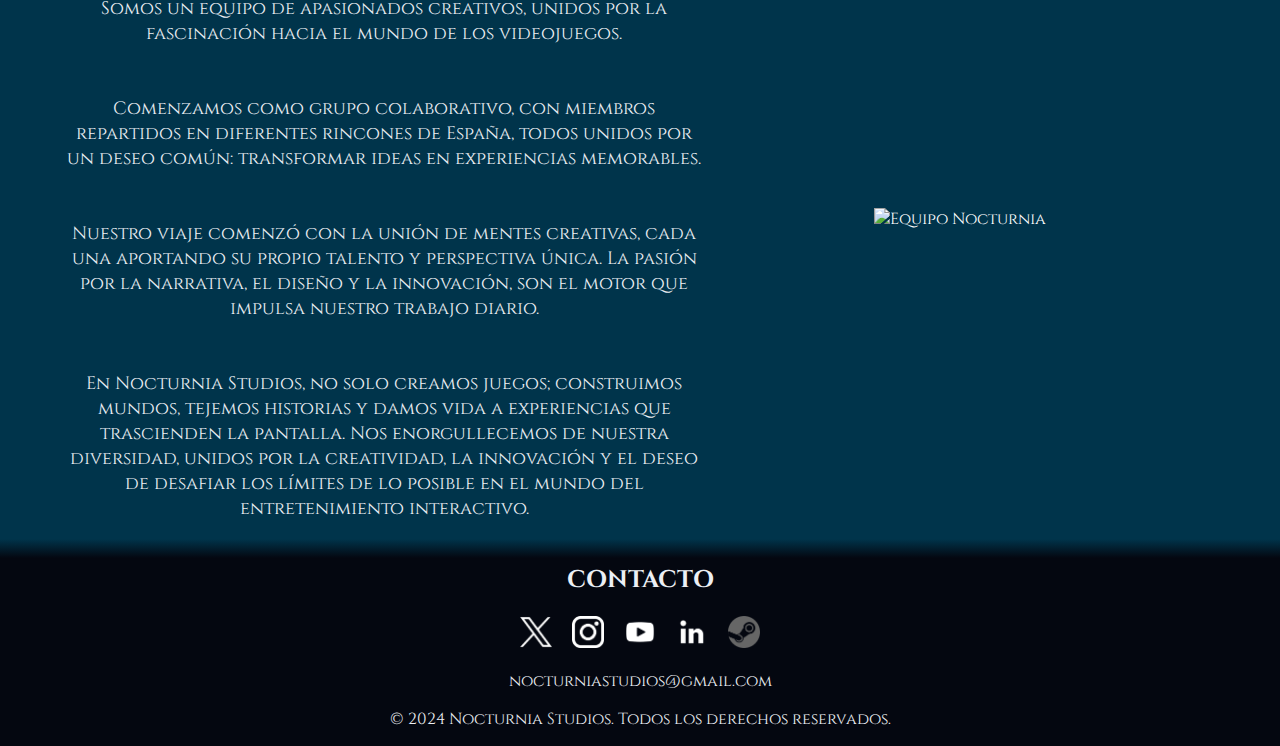
==== commit 9cbcb532: "Final" ====
--- a/index.html
+++ b/index.html
@@ -101,20 +101,22 @@
       <div id="footer">
                     <h2>CONTACTO</h2>
                     <div class="iconos">
-                <a href="https://www.twitter.com">
-                  <img src="./IMG/logos/twitter_logo_65px.png" alt="Twitter" />
+                <a href="https://x.com/NocturniaStudio">
+                  <img class="active" src="./IMG/logos/twitter_logo_65px.png" alt="Twitter" />
                 </a>
-                <a href="https://www.instagram.com">
-                  <img src="./IMG/logos/instagram_logo_65px.png" alt="Instagram" />
+                <a href="https://www.instagram.com/nocturniastudios/?hl=es
+                https://x.com/NocturniaStudio">
+                  <img class="active" src="./IMG/logos/instagram_logo_65px.png" alt="Instagram" />
                 </a>
-                <a href="https://www.youtube.com">
-                  <img src="./IMG/logos/youtube_logo_65px.png" alt="YouTube" />
+                <a href="https://www.youtube.com/channel/UCP3nRNJMN7Mr1jVfXIVwaSw">
+                  <img class="active" src="./IMG/logos/youtube_logo_65px.png" alt="YouTube" />
                 </a>
-                <a href="https://store.steampowered.com">
-                  <img src="./IMG/logos/steam_logo_65px.png" alt="Steam" />
+            
+                <a href="https://www.linkedin.com/company/nocturnia-studios/">
+                  <img class="active" src="./IMG/logos/linkedin_logo_65px.png" alt="LinkedIn" />
                 </a>
-                <a href="https://www.linkedin.com">
-                  <img src="./IMG/logos/linkedin_logo_65px.png" alt="LinkedIn" />
+                    <a href="https://store.steampowered.com">
+                  <img class="inactive" src="./IMG/logos/steam_logo_65px.png" alt="Steam" />
                 </a>
             </div>
             <p>nocturniastudios@gmail.com</p>
--- a/src/styles.css
+++ b/src/styles.css
@@ -182,6 +182,7 @@
   padding:0px;
   margin: 0px;
   background-image: url(../IMG/BackGround.png);
+  background-size: cover;
   background-position: center;
   display: flex; 
   align-items: center; 
@@ -285,7 +286,11 @@
   width: 32px;
   transition: transform .1s ease;
 }
-.iconos>a>img:hover {
+.iconos>a>img.inactive{
+  filter:invert(60%)
+}
+
+.iconos>a>img.active:hover {
   transform: scale(1.4);
 
 }
@@ -418,9 +423,6 @@
 .responsive{
 display: none;
 }
-#zenith{
-
-}
 
 .content{
   width: auto;
